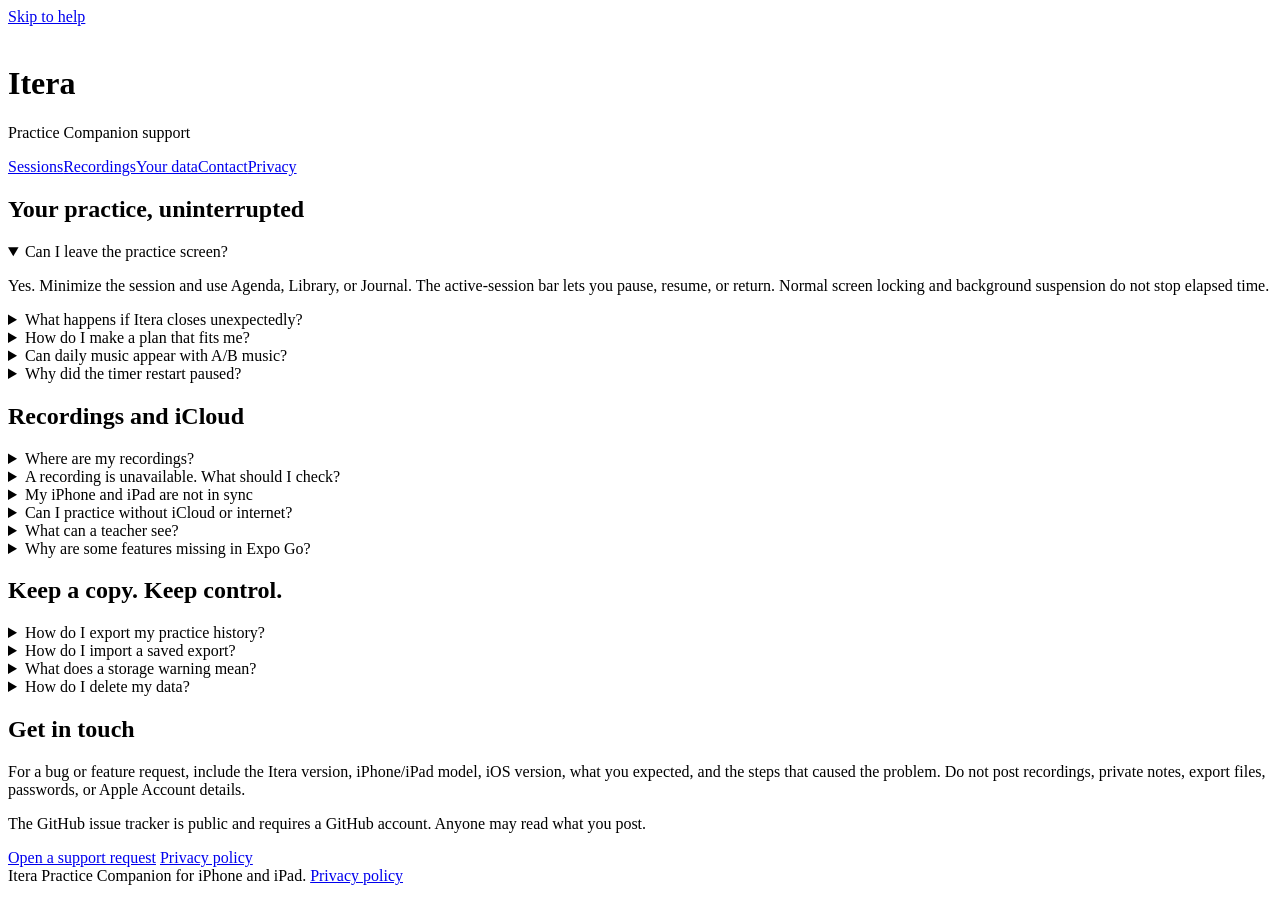
==== index.html @ e50c0384 "Update Itera index.html" ====
<!doctype html>
<html lang="en">
<head>
  <meta charset="utf-8">
  <meta name="viewport" content="width=device-width, initial-scale=1">
  <title>Itera Support</title>
  <meta name="description" content="Help with Itera Practice Companion for iPhone and iPad: recovery, recordings, iCloud, exports, and privacy.">
  <link rel="stylesheet" href="styles.css">
</head>
<body>
  <a class="skip" href="#help">Skip to help</a>
  <header>
    <div class="brand">
      <img src="icon.png" alt="">
      <div>
        <h1>Itera</h1>
        <p class="subtitle">Practice Companion support</p>
      </div>
    </div>
  </header>
  <nav aria-label="Support navigation"><a href="#sessions">Sessions</a><a href="#recordings">Recordings</a><a href="#data">Your data</a><a href="#contact">Contact</a><a href="privacy.html">Privacy</a></nav>
  <main id="help">
    <section id="sessions">
      <h2>Your practice, uninterrupted</h2>
      <details open><summary>Can I leave the practice screen?</summary><p>Yes. Minimize the session and use Agenda, Library, or Journal. The active-session bar lets you pause, resume, or return. Normal screen locking and background suspension do not stop elapsed time.</p></details>
      <details><summary>What happens if Itera closes unexpectedly?</summary><p>Itera checkpoints your unfinished session on this device. On reopening, a recoverable session returns paused with its saved notes, focus tags, mode, and completed takes. Choose Include time away only if you continued practicing after the last checkpoint.</p><p>Recovery is not a guarantee against device damage, uninstalling the app, a failed disk write, or an unfinished recording that iOS could not finalize. A brief interval since the last successful checkpoint may be missing. Save important sessions and export irreplaceable recordings.</p></details>
      <details><summary>How do I make a plan that fits me?</summary><p>Tap Practice plan on Agenda. Choose your experience, musical goals, practice style, and weekdays. Enter your own daily minutes, including multi-hour targets. Deadlines, memorization, classes, and spaced review are optional.</p></details>
      <details><summary>Can daily music appear with A/B music?</summary><p>Choose Daily + A / B in your plan. In Library, open an item's schedule menu and select Daily, Day A, Day B, Days A and B, or Unscheduled. Daily work appears alongside the current rotation group. The cycle follows calendar days, including rest days.</p></details>
      <details><summary>Why did the timer restart paused?</summary><p>Itera cannot know whether you practiced while its process was closed. Recovered timers start paused to avoid counting hours you did not practice. Ordinary background suspension, without process termination, continues the running timer normally.</p></details>
    </section>
    <section id="recordings">
      <h2>Recordings and iCloud</h2>
      <details><summary>Where are my recordings?</summary><p>Finished video sessions are saved to Photos when access is available, normally in the Itera album. Audio syncs through your private CloudKit storage because Photos does not store standalone audio. Completed takes and pending uploads stay in Itera's device storage until their destination and references are saved successfully.</p></details>
      <details><summary>A recording is unavailable. What should I check?</summary><p>Check Photos access in iOS Settings, the original video in Photos, your Apple Account, and available iCloud/device storage. Connect to the internet if the original needs downloading, then use the recording's retry button. A video deleted from Photos cannot be recreated from its reference in Itera.</p><p>Do not uninstall Itera to troubleshoot: that can remove drafts and recordings waiting to upload. Export any local recordings first.</p></details>
      <details><summary>My iPhone and iPad are not in sync</summary><p>Use the same Apple Account on both devices, enable iCloud for Itera, and enable iCloud Photos if you want videos on both. In Itera, open Agenda &gt; Settings &gt; iCloud and choose Sync now. Leave the app open while pending recordings finish. Allow time for Apple to download large media.</p></details>
      <details><summary>Can I practice without iCloud or internet?</summary><p>Yes. Saved practice data and available recordings work locally. New media stays on this device while its destination is unavailable. Cross-device sync and teacher sharing need the relevant Apple services. iCloud storage is managed through your Apple Account.</p></details>
      <details><summary>What can a teacher see?</summary><p>Nothing until you invite them using Apple's sharing sheet. An accepted participant can access and modify the shared practice space, including its notes and recording copies; this is not per-recording access. Sharing does not reveal your entire Photos library. Manage or stop access in Settings &gt; Teacher Sharing. Copies a recipient already exported remain under that recipient's control.</p></details>
      <details><summary>Why are some features missing in Expo Go?</summary><p>Expo Go is a development preview. Custom PhotoKit cross-device identifiers, CloudKit sharing, and the widget require an installed Itera development or TestFlight build. A TestFlight or App Store build does not need a running computer.</p></details>
    </section>
    <section id="data">
      <h2>Keep a copy. Keep control.</h2>
      <details><summary>How do I export my practice history?</summary><p>Open Agenda &gt; Settings &gt; Your Data. Export practice data produces a JSON file of saved library items, notes, history, settings, goals, feedback, and recording references. Export journal CSV creates a spreadsheet-friendly history. Use the iOS share sheet to save to Files or a destination you trust.</p><p>Neither file includes audio or video bytes. Export individual recordings using their share button. Exported files contain private information and are not encrypted by Itera.</p></details>
      <details><summary>How do I import a saved export?</summary><p>Finish any active session, then choose Import practice data in Settings. Select an Itera JSON export under 10 MB and confirm the merge. Existing newer entries and deletions are preserved. Existing profile preferences are kept unless this is a fresh installation. Import does not enable teacher sharing.</p><p>Recording references still require the original Photos assets or the corresponding Apple Account's CloudKit assets. A metadata export alone cannot restore deleted media or move private recordings to another person's Apple Account.</p></details>
      <details><summary>What does a storage warning mean?</summary><p>A write or sync did not finish. Check available device and iCloud storage. Retry saving the draft or syncing. A session does not close as saved until the device write succeeds. If saved data cannot be read, Itera preserves it instead of overwriting it with an empty library; try the data check again after addressing storage.</p></details>
      <details><summary>How do I delete my data?</summary><p>Delete individual entries in Library or Journal, or use Settings &gt; Privacy &amp; Support &gt; Erase Itera Data after finishing your active session. Full erasure removes app-held data and recovery copies and requests deletion of the private CloudKit zone and teacher shares. Offline cloud deletion is queued for the next successful connection.</p><p>Videos remain in Photos. Exports in Files, device backups, and copies held by recipients must be managed separately. Deleting the app alone does not erase iCloud records or Photos media.</p></details>
    </section>
    <section id="contact">
      <h2>Get in touch</h2>
      <p>For a bug or feature request, include the Itera version, iPhone/iPad model, iOS version, what you expected, and the steps that caused the problem. Do not post recordings, private notes, export files, passwords, or Apple Account details.</p>
      <p>The GitHub issue tracker is public and requires a GitHub account. Anyone may read what you post.</p>
      <div class="actions">
        <a href="https://github.com/Travispb/itera-support/issues/new">Open a support request</a>
        <a href="privacy.html">Privacy policy</a>
      </div>
    </section>
  </main>
  <footer>Itera Practice Companion for iPhone and iPad. <a href="privacy.html">Privacy policy</a></footer>
</body>
</html>
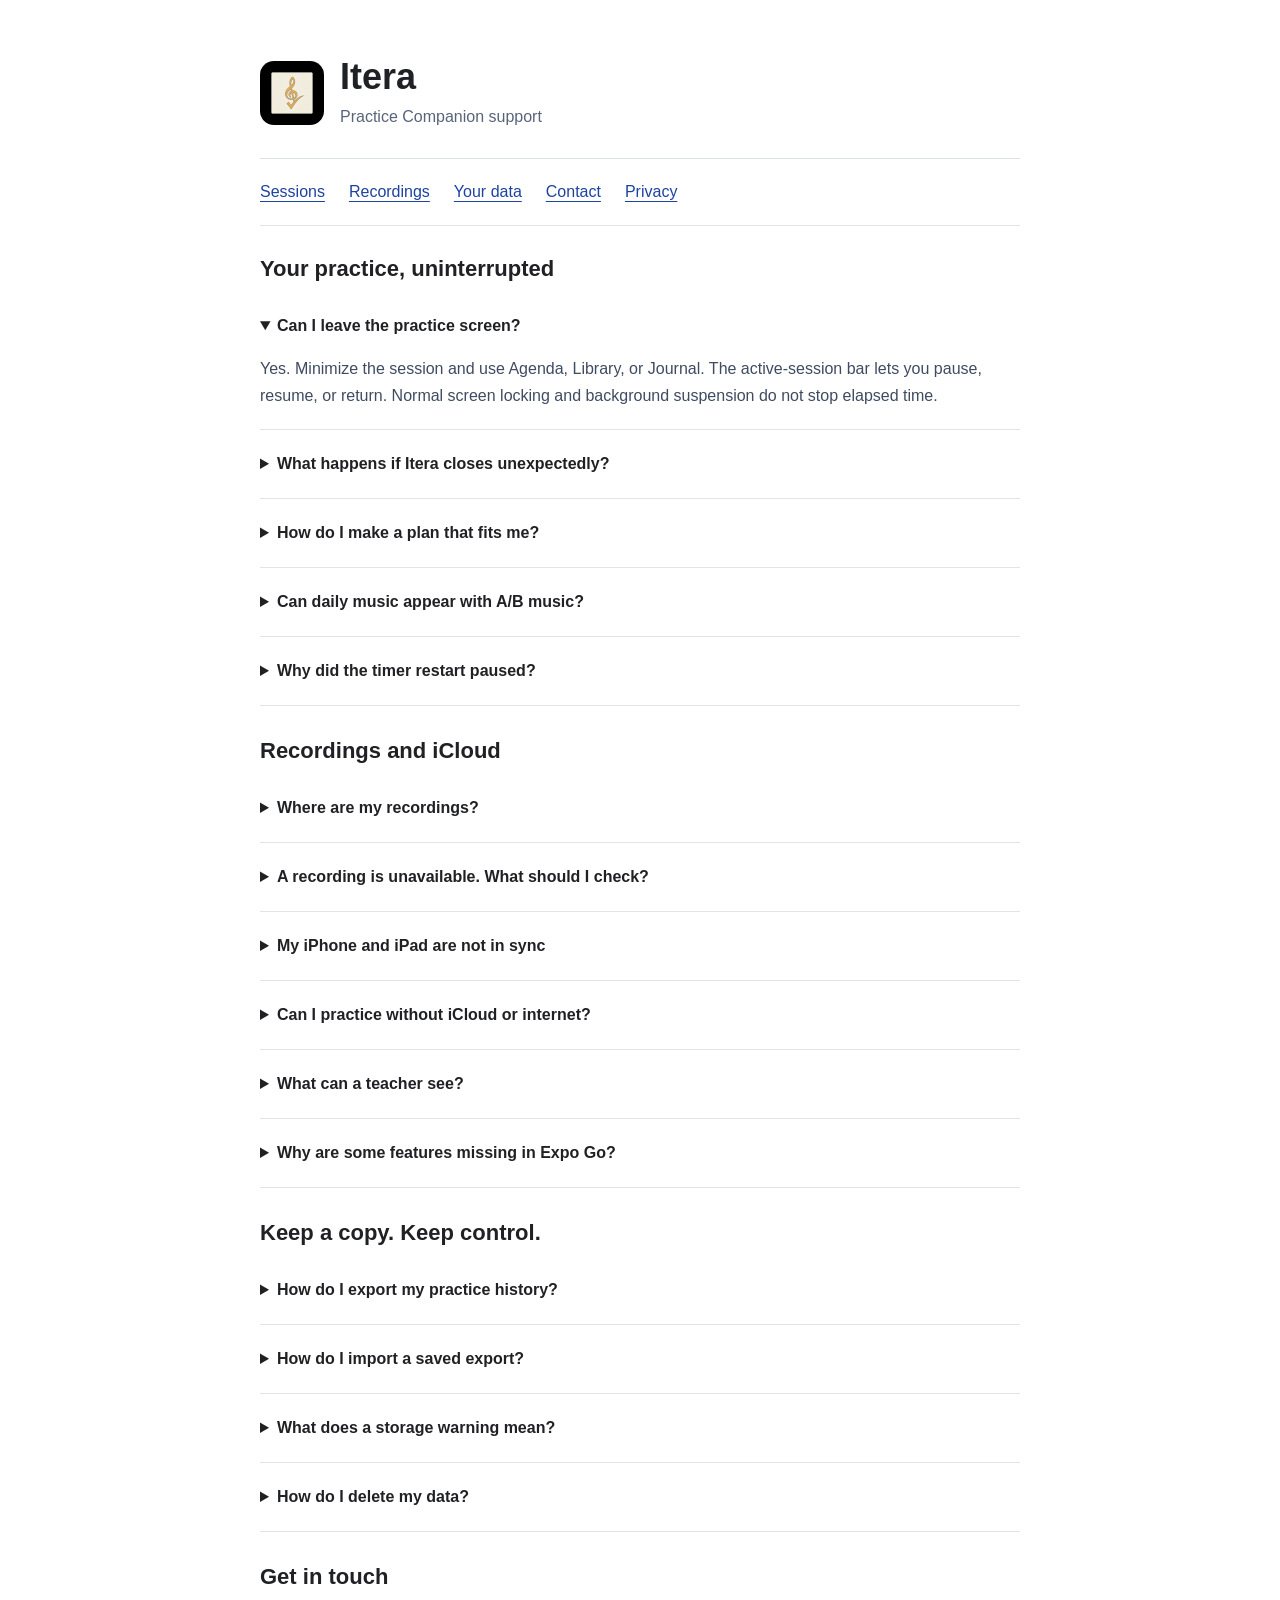
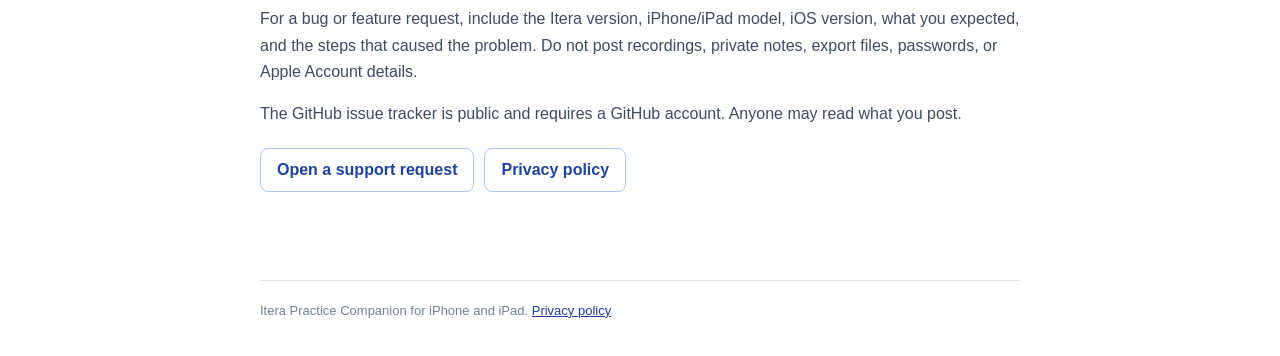
==== commit 978baa0f: "Update Itera index.html" ====
--- a/index.html
+++ b/index.html
@@ -24,7 +24,7 @@
       <h2>Your practice, uninterrupted</h2>
       <details open><summary>Can I leave the practice screen?</summary><p>Yes. Minimize the session and use Agenda, Library, or Journal. The active-session bar lets you pause, resume, or return. Normal screen locking and background suspension do not stop elapsed time.</p></details>
       <details><summary>What happens if Itera closes unexpectedly?</summary><p>Itera checkpoints your unfinished session on this device. On reopening, a recoverable session returns paused with its saved notes, focus tags, mode, and completed takes. Choose Include time away only if you continued practicing after the last checkpoint.</p><p>Recovery is not a guarantee against device damage, uninstalling the app, a failed disk write, or an unfinished recording that iOS could not finalize. A brief interval since the last successful checkpoint may be missing. Save important sessions and export irreplaceable recordings.</p></details>
-      <details><summary>How do I make a plan that fits me?</summary><p>Tap Practice plan on Agenda. Choose your experience, musical goals, practice style, and weekdays. Enter your own daily minutes, including multi-hour targets. Deadlines, memorization, classes, and spaced review are optional.</p></details>
+      <details><summary>How do I make a plan that fits me?</summary><p>Open Agenda &gt; Settings &gt; Practice Plan &gt; Your goals and routine. Choose your experience, musical goals, practice style, and weekdays. Enter your own daily minutes, including multi-hour targets. Deadlines, memorization, classes, and spaced review are optional.</p><p>Agenda opens with the day's music, suggested focus, and remaining practice time. Tap a piece to begin. Events, review, and weekly progress appear below the daily plan.</p></details>
       <details><summary>Can daily music appear with A/B music?</summary><p>Choose Daily + A / B in your plan. In Library, open an item's schedule menu and select Daily, Day A, Day B, Days A and B, or Unscheduled. Daily work appears alongside the current rotation group. The cycle follows calendar days, including rest days.</p></details>
       <details><summary>Why did the timer restart paused?</summary><p>Itera cannot know whether you practiced while its process was closed. Recovered timers start paused to avoid counting hours you did not practice. Ordinary background suspension, without process termination, continues the running timer normally.</p></details>
     </section>
--- a/styles.css
+++ b/styles.css
@@ -0,0 +1,132 @@
+:root {
+  color-scheme: light;
+  font-family: -apple-system, BlinkMacSystemFont, "SF Pro Text", "Segoe UI", sans-serif;
+  color: #202124;
+  background: #ffffff;
+  letter-spacing: 0;
+}
+
+* {
+  box-sizing: border-box;
+}
+
+body {
+  margin: 0;
+  background: #ffffff;
+}
+
+header,
+main,
+footer {
+  width: min(760px, calc(100% - 40px));
+  margin: 0 auto;
+}
+
+header {
+  padding: 56px 0 28px;
+  border-bottom: 1px solid #dce2ea;
+}
+
+.brand {
+  display: flex;
+  align-items: center;
+  gap: 16px;
+}
+
+.brand img {
+  width: 64px;
+  height: 64px;
+  border-radius: 14px;
+}
+
+h1,
+h2 {
+  font-family: inherit;
+}
+
+h1 {
+  margin: 0;
+  font-size: 36px;
+  overflow-wrap: anywhere;
+  letter-spacing: 0;
+}
+
+.subtitle {
+  margin: 6px 0 0;
+  color: #58647a;
+}
+
+main {
+  padding: 30px 0 56px;
+}
+
+section {
+  margin: 0 0 32px;
+}
+
+h2 {
+  margin: 0 0 10px;
+  font-size: 22px;
+  letter-spacing: 0;
+}
+
+p,
+li {
+  color: #3f4b61;
+  line-height: 1.65;
+}
+
+ul {
+  padding-left: 22px;
+}
+
+a {
+  color: #1e429f;
+}
+
+.actions {
+  display: flex;
+  flex-wrap: wrap;
+  gap: 10px;
+  margin-top: 20px;
+}
+
+.actions a {
+  min-height: 44px;
+  display: inline-flex;
+  align-items: center;
+  padding: 0 16px;
+  border: 1px solid #afc4ff;
+  border-radius: 8px;
+  background: #fff;
+  font-weight: 700;
+  text-decoration: none;
+}
+
+footer {
+  padding: 22px 0 38px;
+  border-top: 1px solid #dce2ea;
+  color: #748096;
+  font-size: 13px;
+}
+
+nav { width: min(760px, calc(100% - 40px)); margin: 0 auto; display: flex; flex-wrap: wrap; gap: 8px 24px; padding: 14px 0; border-bottom: 1px solid #e3e3e3; }
+nav a { padding: 10px 0; text-underline-offset: 4px; }
+details { border-bottom: 1px solid #e3e3e3; padding: 4px 0; }
+summary { padding: 18px 0; cursor: pointer; font-weight: 600; line-height: 1.5; }
+details p { margin-top: 0; }
+section { scroll-margin-top: 24px; }
+a, p, li { overflow-wrap: anywhere; }
+:focus-visible { outline: 3px solid #087a55; outline-offset: 5px; }
+.skip { position: absolute; top: -100px; left: 20px; padding: 12px; background: white; }
+.skip:focus { top: 12px; }
+
+@media (max-width: 520px) {
+  header {
+    padding-top: 36px;
+  }
+
+  h1 {
+    font-size: 30px;
+  }
+}
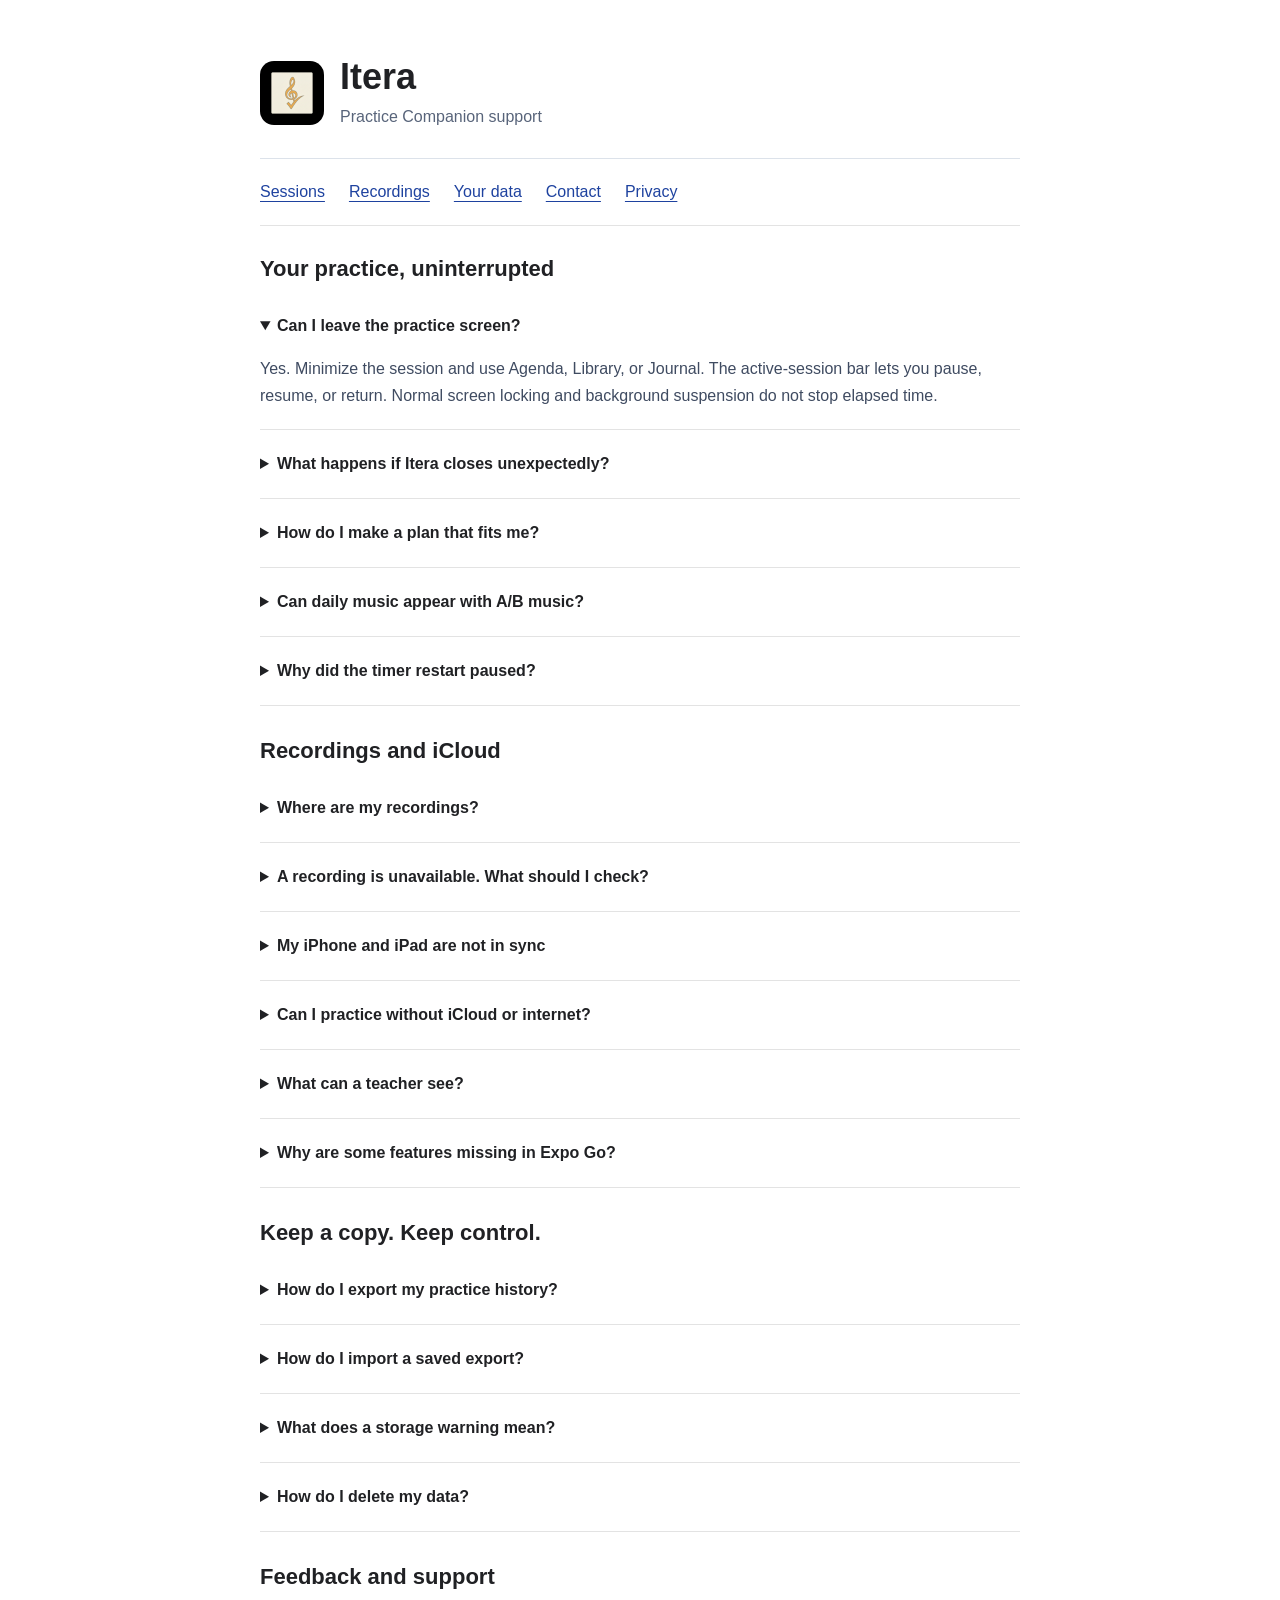
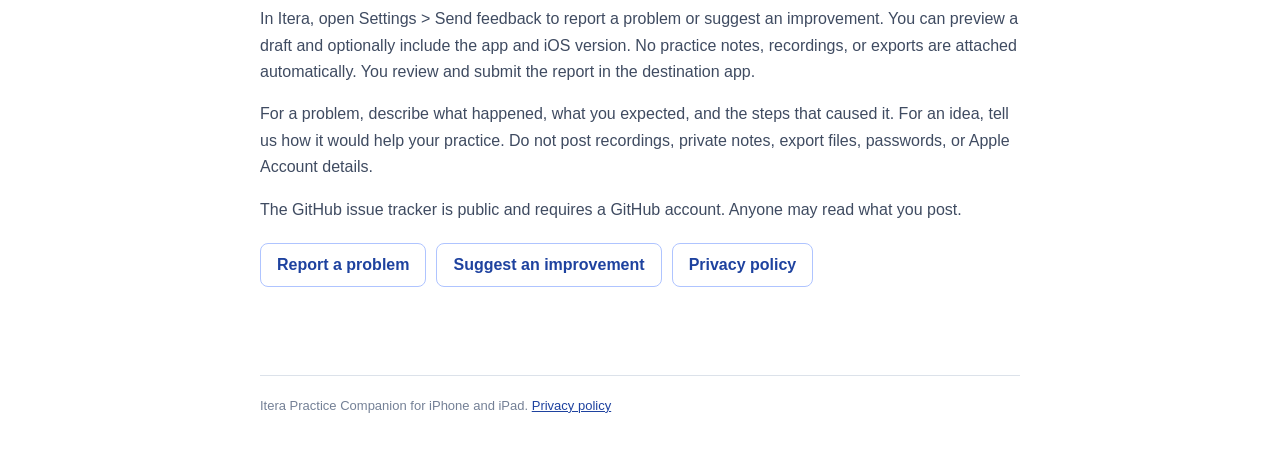
==== commit 1fef969e: "Update Itera index.html" ====
--- a/index.html
+++ b/index.html
@@ -24,7 +24,7 @@
       <h2>Your practice, uninterrupted</h2>
       <details open><summary>Can I leave the practice screen?</summary><p>Yes. Minimize the session and use Agenda, Library, or Journal. The active-session bar lets you pause, resume, or return. Normal screen locking and background suspension do not stop elapsed time.</p></details>
       <details><summary>What happens if Itera closes unexpectedly?</summary><p>Itera checkpoints your unfinished session on this device. On reopening, a recoverable session returns paused with its saved notes, focus tags, mode, and completed takes. Choose Include time away only if you continued practicing after the last checkpoint.</p><p>Recovery is not a guarantee against device damage, uninstalling the app, a failed disk write, or an unfinished recording that iOS could not finalize. A brief interval since the last successful checkpoint may be missing. Save important sessions and export irreplaceable recordings.</p></details>
-      <details><summary>How do I make a plan that fits me?</summary><p>Open Agenda &gt; Settings &gt; Practice Plan &gt; Your goals and routine. Choose your experience, musical goals, practice style, and weekdays. Enter your own daily minutes, including multi-hour targets. Deadlines, memorization, classes, and spaced review are optional.</p><p>Agenda opens with the day's music, suggested focus, and remaining practice time. Tap a piece to begin. Events, review, and weekly progress appear below the daily plan.</p></details>
+      <details><summary>How do I make a plan that fits me?</summary><p>Open Agenda &gt; Settings &gt; Practice Plan &gt; Your goals and routine. Choose your experience, musical goals, practice style, and weekdays. Enter your own daily minutes, including multi-hour targets. Deadlines, memorization, classes, and spaced review are optional.</p><p>Agenda opens with the day's music, suggested focus, and remaining practice time. Tap a piece to begin. A compact This week summary follows the plan; tap it for the daily chart and weekly target. Events and review follow below.</p></details>
       <details><summary>Can daily music appear with A/B music?</summary><p>Choose Daily + A / B in your plan. In Library, open an item's schedule menu and select Daily, Day A, Day B, Days A and B, or Unscheduled. Daily work appears alongside the current rotation group. The cycle follows calendar days, including rest days.</p></details>
       <details><summary>Why did the timer restart paused?</summary><p>Itera cannot know whether you practiced while its process was closed. Recovered timers start paused to avoid counting hours you did not practice. Ordinary background suspension, without process termination, continues the running timer normally.</p></details>
     </section>
@@ -45,11 +45,13 @@
       <details><summary>How do I delete my data?</summary><p>Delete individual entries in Library or Journal, or use Settings &gt; Privacy &amp; Support &gt; Erase Itera Data after finishing your active session. Full erasure removes app-held data and recovery copies and requests deletion of the private CloudKit zone and teacher shares. Offline cloud deletion is queued for the next successful connection.</p><p>Videos remain in Photos. Exports in Files, device backups, and copies held by recipients must be managed separately. Deleting the app alone does not erase iCloud records or Photos media.</p></details>
     </section>
     <section id="contact">
-      <h2>Get in touch</h2>
-      <p>For a bug or feature request, include the Itera version, iPhone/iPad model, iOS version, what you expected, and the steps that caused the problem. Do not post recordings, private notes, export files, passwords, or Apple Account details.</p>
+      <h2>Feedback and support</h2>
+      <p>In Itera, open Settings &gt; Send feedback to report a problem or suggest an improvement. You can preview a draft and optionally include the app and iOS version. No practice notes, recordings, or exports are attached automatically. You review and submit the report in the destination app.</p>
+      <p>For a problem, describe what happened, what you expected, and the steps that caused it. For an idea, tell us how it would help your practice. Do not post recordings, private notes, export files, passwords, or Apple Account details.</p>
       <p>The GitHub issue tracker is public and requires a GitHub account. Anyone may read what you post.</p>
       <div class="actions">
-        <a href="https://github.com/Travispb/itera-support/issues/new">Open a support request</a>
+        <a href="https://github.com/Travispb/itera-support/issues/new?title=Itera%3A%20Report%20a%20problem&amp;body=What%20happened%3F%0A%0AWhat%20did%20you%20expect%3F%0A%0ASteps%20to%20reproduce%3A%0A1.%20%0A%0AApp%20and%20iOS%20version%20%28optional%29%3A%0A%0APlease%20do%20not%20include%20private%20notes%2C%20recordings%2C%20exports%2C%20or%20account%20details.">Report a problem</a>
+        <a href="https://github.com/Travispb/itera-support/issues/new?title=Itera%3A%20Suggest%20an%20improvement&amp;body=What%20would%20you%20like%20to%20improve%3F%0A%0AHow%20would%20it%20help%20your%20practice%3F%0A%0APlease%20do%20not%20include%20private%20notes%20or%20recordings.">Suggest an improvement</a>
         <a href="privacy.html">Privacy policy</a>
       </div>
     </section>
